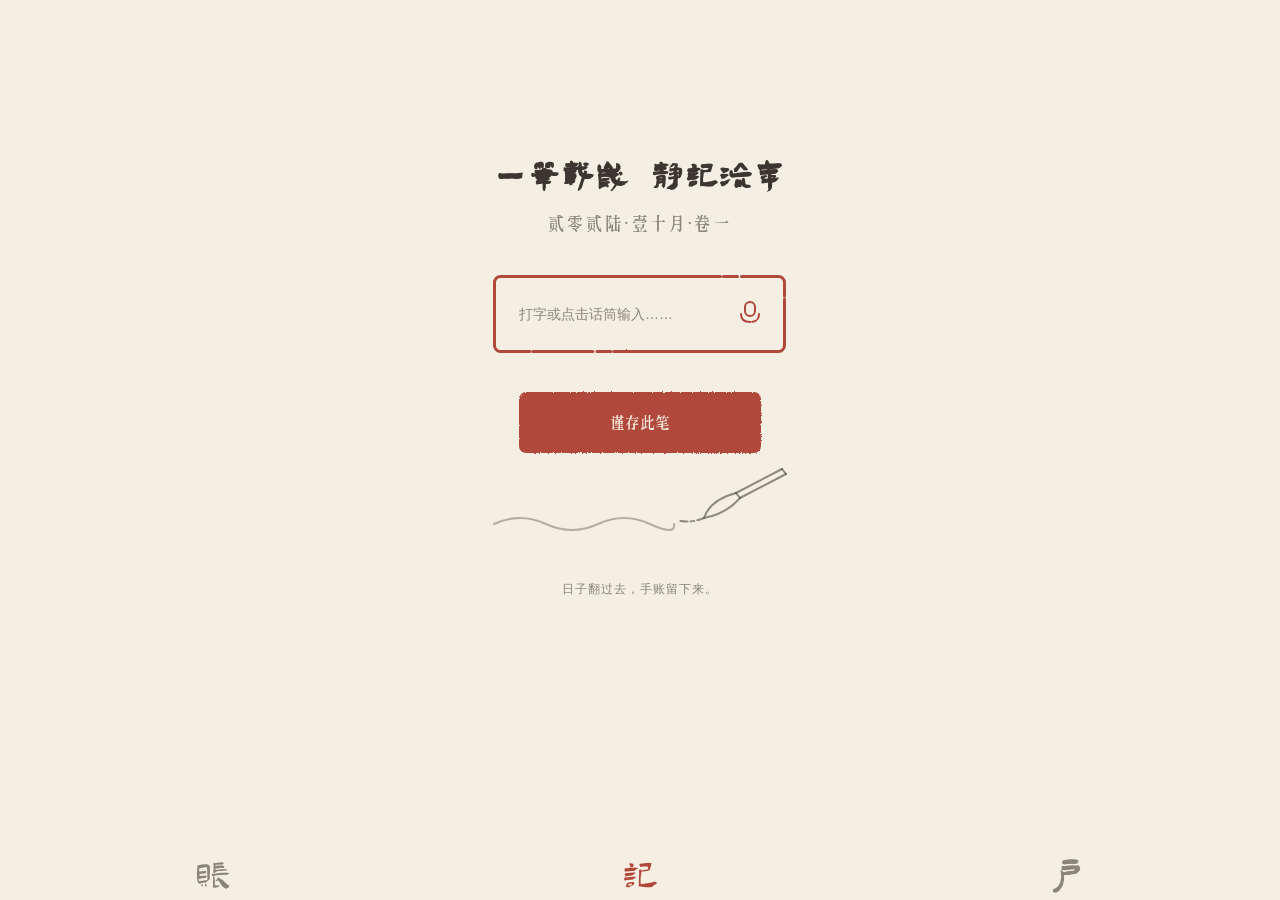
==== index.html @ aba7d9ec "Initial commit: AI collaboration experiment project" ====
<!DOCTYPE html>
<html lang="zh-CN">
<head>
  <meta charset="UTF-8">
  <meta name="viewport" content="width=device-width, initial-scale=1, viewport-fit=cover">
  <title>旅行记账</title>
  <link rel="stylesheet" href="css/styles.css">
  <!-- S3-04：token + 新视觉组件层（tab 栏/占位卡引用）。app-v2 的 box-sizing 已收窄到
       .v2-phone 子树，对 styles.css 旧布局零影响；置于其后加载，新类名与之无冲突 -->
  <link rel="stylesheet" href="css/tokens.css">
  <link rel="stylesheet" href="css/app-v2.css">
  <!-- S2-04 PWA：硬约束 5 + 5.2-F12 完全离线可用 -->
  <link rel="manifest" href="manifest.json">
  <!-- iOS 主屏图标：iOS 不读 manifest icons，必须单独声明 180×180 PNG -->
  <link rel="apple-touch-icon" href="icons/apple-touch-icon-180.png">
  <!-- iOS standalone 双保险：display: standalone 在 iOS 15 是否被识别未核实，
       加 legacy meta，无害（S2-04 交付报告不确定项已记） -->
  <meta name="apple-mobile-web-app-capable" content="yes">
  <meta name="apple-mobile-web-app-status-bar-style" content="default">
</head>
<body>
  <main class="app">

    <!-- S3-05：共享 SVG filter（与 mock 同源）；#handdrawn 弱抖 / #handdrawn-strong 强抖，
         载录/账簿等页迁移时直接引用，不再重复定义。
         S3-07 补 #handShake（参数同 mock/ledger-preview.html，清按钮虚线框用）；
         mock 的 #handShakeVert（竖虚线专用）不搬——S3-07 竖虚线改 CSS border 画（人拍板） -->
    <svg width="0" height="0" style="position:absolute" aria-hidden="true">
      <defs>
        <filter id="handdrawn" x="-20%" y="-20%" width="140%" height="140%">
          <feTurbulence type="fractalNoise" baseFrequency="0.9" numOctaves="1" seed="7" result="turb"/>
          <feDisplacementMap in="SourceGraphic" in2="turb" scale="1.5"/>
        </filter>
        <filter id="handdrawn-strong" x="-30%" y="-30%" width="160%" height="160%">
          <feTurbulence type="fractalNoise" baseFrequency="0.9" numOctaves="1" seed="7" result="turb2"/>
          <feDisplacementMap in="SourceGraphic" in2="turb2" scale="3"/>
        </filter>
        <filter id="handShake" x="-20%" y="-20%" width="140%" height="140%">
          <feTurbulence type="fractalNoise" baseFrequency="0.9" numOctaves="1" seed="7" result="turb3"/>
          <feDisplacementMap in="SourceGraphic" in2="turb3" scale="1.5"/>
        </filter>
      </defs>
    </svg>

    <!-- S3-05 首页：absolute 坐标模式（DESIGN_SPEC 3.2；坐标与 mock/home-preview.html 一致，
         .size-tag 诊断标注不搬）。旧首页六类内容已删：汇总卡/筛选卡/区间条/流水列表/
         数据管理卡/空态插画（S3-07 搬账簿页与查页，git 5b62ae2 可取） -->
    <section id="view-home" class="view" data-view="home" hidden>
      <div class="v2-page">

        <!-- 顶部标题区 -->
        <div class="v2-title-block">
          <h1 class="v2-title" style="top:156px; letter-spacing:2px;">一笔载岁&nbsp;静记流年</h1>
          <div class="v2-subtitle" style="top:213px; letter-spacing:2px;">贰零贰陆·壹十月·卷一</div>
        </div>

        <!-- 输入框：SVG 手绘框 + 话筒简笔（纯装饰，S1-03 语音未排期）+ 真实输入框
             （id 沿用 entry-input：S3-06 载录页读值；切视图是 display:none，DOM 不销毁，内容保留） -->
        <div class="v2-input-box" style="left:48px; top:275px; width:293px; height:78px;">
          <svg class="input-svg" viewBox="0 0 293 78">
            <rect x="1.5" y="1.5" width="290" height="75" rx="6" ry="6"
                  class="stroke-cinnabar" fill="none" stroke-width="3"
                  stroke-linecap="round" stroke-dasharray="220 3 14 4 60 3"
                  filter="url(#handdrawn)"/>
          </svg>
          <input id="entry-input" class="v2-input-real" type="text"
                 placeholder="打字或点击话筒输入……" autocomplete="off" enterkeyhint="done">
          <svg class="mic-icon" viewBox="0 0 32 32" aria-hidden="true">
            <rect x="11" y="4" width="10" height="14" rx="5" ry="5"
                  class="stroke-cinnabar" fill="none" stroke-width="2"
                  stroke-linecap="round"
                  filter="url(#handdrawn)"/>
            <path d="M 7 16 Q 7 24 16 24 Q 25 24 25 16"
                  class="stroke-cinnabar" fill="none" stroke-width="2"
                  stroke-linecap="round" stroke-dasharray="14 2 4 2"
                  filter="url(#handdrawn)"/>
            <path d="M 16 24 L 16 28"
                  class="stroke-cinnabar" fill="none" stroke-width="2"
                  stroke-linecap="round"
                  filter="url(#handdrawn)"/>
            <path d="M 11 28 L 21 28"
                  class="stroke-cinnabar" fill="none" stroke-width="2"
                  stroke-linecap="round" stroke-dasharray="4 2 2 2"
                  filter="url(#handdrawn)"/>
          </svg>
        </div>

        <!-- 提交按钮（SVG 手绘底）：S3-05 接线 = 进载录占位页（S3-06 迁移表单） -->
        <div class="v2-btn-primary" style="left:72px; top:390px; width:246px; height:65px;">
          <svg class="btn-bg" viewBox="0 0 246 65" preserveAspectRatio="none">
            <rect x="3" y="3" width="240" height="59" rx="6"
                  class="fill-cinnabar stroke-cinnabar" stroke-width="2"
                  filter="url(#handdrawn-strong)"/>
          </svg>
          <button id="btn-record" type="button" class="v2-btn-text">谨存此笔</button>
        </div>

        <!-- 底部灰字 -->
        <div class="v2-footer-note" style="top:580px; letter-spacing:1px;">日子翻过去，手账留下来。</div>

        <!-- 底部装饰：毛笔带尾线 + 波浪线（墨色，#handdrawn） -->
        <div class="v2-deco-wrap" style="left:45px; top:472px; width:300px; height:64px;" aria-hidden="true">
          <svg class="deco-svg" viewBox="0 0 300 64">
            <path d="M4 52 Q 30 40 56 52 T 108 52 T 160 52 T 184 52"
                  class="stroke-ink" fill="none" stroke-width="2"
                  stroke-linecap="round" stroke-opacity="0.35"
                  filter="url(#handdrawn)"/>
            <path d="M 214 46 Q 202 51 190 49"
                  class="stroke-ink" fill="none" stroke-width="2"
                  stroke-linecap="round" stroke-opacity="0.55"
                  stroke-dasharray="7 3 4 3"
                  filter="url(#handdrawn)"/>
            <g fill="none" class="stroke-ink" stroke-width="2"
               stroke-opacity="0.55" stroke-linecap="round"
               stroke-linejoin="round" filter="url(#handdrawn)">
              <path d="M 214 46 Q 220 28 246 21 L 250 26 Q 236 42 214 46 Z"/>
              <path d="M 246 21 L 292 -3"/>
              <path d="M 250 26 L 296 2"/>
              <path d="M 292 -3 L 296 2"/>
            </g>
          </svg>
        </div>

      </div>
    </section>

    <!-- S3-07 账簿页（DESIGN_SPEC 3.4；absolute 坐标模式，坐标同 mock/ledger-preview.html，
         size-tag 诊断标注不搬）。一行 = 一天（日聚合，Ledger.groupByDate 喂数据）；⋯/≡ 本轮不渲染
         （≡ 随 S3-08 明细页、⋯ 随 S3-09 编辑删除加回）。空态初始 hidden，清空/无数据时由 JS 切换
         （原地切换不跳页，人拍板）；空态查/清按钮置灰 = 决策 3：纯视觉变灰、仍可点（Q3 toast 拦截） -->
    <section id="view-ledger" class="view" data-view="ledger" hidden>
      <div class="v2-page">

        <!-- 顶部：印章 + 页题 + 对仗 + 卷号（坐标同列表态 mock，与载录页同制式） -->
        <img class="v2-record-seal" src="assets/seals/seal-zhang.png" alt="账" style="left:31px; top:33px;">
        <h1 class="v2-record-title" style="left:88px; top:40px; letter-spacing:2px;">账簿</h1>
        <p class="v2-record-couplet" style="right:39px; top:39px;"><span style="font-size:17px;">往</span><span style="font-size:21px;">事</span><span style="font-size:16px;">可</span><span style="font-size:19px;">稽</span>&nbsp;<span style="font-size:21px;">来</span><span style="font-size:17px;">路</span><span style="font-size:16px;">有</span><span style="font-size:19px;">迹</span></p>
        <p class="v2-juan" style="right:38px; top:65px;">贰零贰陆·壹十月·卷一</p>

        <!-- 查 / 清 按钮（114×47，top:127；列表态 = 查实清虚。查本轮无行为，S3-08 接线） -->
        <div class="v2-ledger-btn v2-ledger-btn--cha" id="ledger-btn-cha" style="left:47px;">
          <svg class="btn-bg" viewBox="0 0 114 47" preserveAspectRatio="none">
            <rect x="3" y="3" width="108" height="41" rx="6"
                  class="fill-cinnabar stroke-cinnabar" stroke-width="2"
                  filter="url(#handdrawn-strong)"/>
          </svg>
          <button id="btn-ledger-search" type="button" class="v2-btn-text">查</button>
        </div>
        <div class="v2-ledger-btn v2-ledger-btn--qing" id="ledger-btn-qing" style="left:220px;">
          <svg class="btn-bg" viewBox="0 0 114 47" preserveAspectRatio="none">
            <rect x="2" y="2" width="110" height="43" rx="6"
                  class="stroke-cinnabar" fill="none" stroke-width="3"
                  stroke-linecap="round" stroke-dasharray="90 4 26 3 58 4 42 3"
                  filter="url(#handShake)"/>
          </svg>
          <button id="btn-ledger-clear" type="button" class="v2-btn-text">清</button>
        </div>

        <!-- 列表滚动区：按钮区下(174) → 合计条上(693-151=542 同 mock)；数据行由 JS 注入
             #ledger-list，竖虚线画在 .v2-ledger-timeline::before（CSS border，高度随行数） -->
        <div class="v2-ledger-list" id="ledger-list-area">
          <div class="v2-ledger-timeline" id="ledger-list"></div>
        </div>

        <!-- 空态（初始 hidden；大字/灰字/重启坐标同 mock/ledger-empty-preview.html；
             空态下查/清按钮仍显示在原位——置灰由 JS 加 is-muted 类，见 app.js renderLedgerList） -->
        <div id="ledger-empty" class="v2-ledger-empty" hidden>
          <p class="v2-ledger-empty-line">辞却前尘&nbsp;重启征程</p>
          <div class="v2-ledger-empty-sub">账户为空&nbsp;快来记一笔吧</div>
          <div class="v2-ledger-restart">
            <svg class="btn-bg" viewBox="0 0 319 46" preserveAspectRatio="none">
              <rect x="3" y="3" width="313" height="40" rx="6"
                    class="fill-cinnabar stroke-cinnabar" stroke-width="2"
                    filter="url(#handdrawn-strong)"/>
            </svg>
            <button id="btn-ledger-restart" type="button" class="v2-btn-text">重启</button>
          </div>
        </div>

        <!-- 合计条（left:23 right:23 bottom:108 = mock top:542 的底锚定写法，参考高 693 下视觉相同） -->
        <div class="v2-ledger-total" id="ledger-total">
          <div class="v2-ledger-total-label">合计</div>
          <div class="v2-ledger-total-num" id="ledger-total-num">¥ 0</div>
        </div>

      </div>
    </section>

    <section id="view-youjian" class="view" data-view="youjian" hidden>
      <div class="card placeholder-card">
        <p class="placeholder-card__title">游笺</p>
        <p class="placeholder-card__note">占位空壳 · 内容留后续 Sprint</p>
      </div>
    </section>

    <!-- S3-06 载录页（DESIGN_SPEC 3.3 模态页，无 tab）：absolute 坐标模式，坐标同
         mock/record-preview.html（size-tag 诊断标注不搬，PENDING #2）。金额/分类为静态展示
         （128.00 / 预选餐饮），解析预填随保存逻辑接线（PENDING #16）；缮录归帙本轮无保存行为，
         点击暂回首页，去向 S3-07 后改账簿（PENDING #15）。← 带内容弹确认框留弹窗系统（B-60） -->
    <section id="view-record" class="view" data-view="record" hidden>
      <div class="v2-page v2-page--full">

        <!-- 顶部：印章 + 页题 + 对仗 + 卷号 -->
        <img class="v2-record-seal" src="assets/seals/seal-ji.png" alt="记" style="left:31px; top:33px;">
        <h1 class="v2-record-title" style="left:88px; top:40px; letter-spacing:2px;">载录</h1>
        <p class="v2-record-couplet" style="right:39px; top:39px;"><span style="font-size:17px;">初</span><span style="font-size:21px;">启</span><span style="font-size:16px;">其</span><span style="font-size:19px;">端</span>&nbsp;<span style="font-size:21px;">落</span><span style="font-size:17px;">笔</span><span style="font-size:16px;">由</span><span style="font-size:19px;">你</span></p>
        <p class="v2-juan" style="right:38px; top:65px;">贰零贰陆·壹十月·卷一</p>

        <!-- ← 返回入口：手绘朱砂箭头（容器 44×32 热区，视觉右缘 35px 与卷号右缘对齐） -->
        <button id="btn-record-back" type="button" class="v2-record-back" style="right:31px; top:116px;" aria-label="返回首页">
          <svg viewBox="0 0 44 32" aria-hidden="true">
            <path d="M 40 17 Q 22 15 7 17" class="stroke-cinnabar" fill="none" stroke-width="2" stroke-linecap="round" filter="url(#handdrawn)"/>
            <path d="M 14 10 Q 9 14 6 17 Q 9 20 14 23" class="stroke-cinnabar" fill="none" stroke-width="2" stroke-linecap="round" stroke-linejoin="round" filter="url(#handdrawn)"/>
            <path d="M 40 17 Q 41 12 38 8" class="stroke-cinnabar" fill="none" stroke-width="2" stroke-linecap="round" filter="url(#handdrawn)"/>
          </svg>
        </button>

        <!-- 金额：label 13px + 36px 静态值 + 手绘下划线 -->
        <div class="v2-field-label" style="left:36px; top:126px;">金额</div>
        <div class="v2-amount-row" style="left:35px; top:158px;"><span>¥</span><span class="v2-amount-num">128.00</span></div>
        <svg class="line-svg" style="left:32px; top:199px; width:326px; height:8px;" viewBox="0 0 326 8" aria-hidden="true">
          <path d="M1 5 Q 82 4 163 5 T 325 5" class="stroke-muted" fill="none" stroke-width="2" stroke-linecap="round" stroke-dasharray="200 4 12 3 60 4 40 3" filter="url(#handdrawn)"/>
        </svg>

        <!-- 分类：6 项两行三列（静态预选餐饮）。图标 img 与圆框 svg 平级——mock 把 img 写进
             <svg> 会被 HTML 解析器挪成兄弟节点，实装显式平级、行为确定 -->
        <div class="v2-field-label" style="left:38px; top:229px;">分类</div>
        <div class="v2-cat-item is-sel" style="left:73px; top:267px;">
          <svg viewBox="0 0 52 52" aria-hidden="true">
            <circle cx="26" cy="26" r="27" class="fill-sel-bg stroke-cinnabar" stroke-width="2" stroke-linecap="round" stroke-linejoin="round" filter="url(#handdrawn)"/>
          </svg>
          <img class="v2-cat-icon" src="assets/icons/category/category-food.png" alt="餐饮">
          <div class="v2-cat-name">餐饮</div>
        </div>
        <div class="v2-cat-item" style="left:168px; top:267px;">
          <svg viewBox="0 0 52 52" aria-hidden="true">
            <circle cx="26" cy="26" r="27" class="stroke-ink" fill="none" stroke-width="2" stroke-linecap="round" stroke-linejoin="round" filter="url(#handdrawn)"/>
          </svg>
          <img class="v2-cat-icon" src="assets/icons/category/category-transport.png" alt="交通">
          <div class="v2-cat-name">交通</div>
        </div>
        <div class="v2-cat-item" style="left:263px; top:267px;">
          <svg viewBox="0 0 52 52" aria-hidden="true">
            <circle cx="26" cy="26" r="27" class="stroke-ink" fill="none" stroke-width="2" stroke-linecap="round" stroke-linejoin="round" filter="url(#handdrawn)"/>
          </svg>
          <img class="v2-cat-icon" src="assets/icons/category/category-driving.png" alt="自驾">
          <div class="v2-cat-name">自驾</div>
        </div>
        <div class="v2-cat-item" style="left:73px; top:357px;">
          <svg viewBox="0 0 52 52" aria-hidden="true">
            <circle cx="26" cy="26" r="27" class="stroke-ink" fill="none" stroke-width="2" stroke-linecap="round" stroke-linejoin="round" filter="url(#handdrawn)"/>
          </svg>
          <img class="v2-cat-icon" src="assets/icons/category/category-hotel.png" alt="住宿">
          <div class="v2-cat-name">住宿</div>
        </div>
        <div class="v2-cat-item" style="left:168px; top:357px;">
          <svg viewBox="0 0 52 52" aria-hidden="true">
            <circle cx="26" cy="26" r="27" class="stroke-ink" fill="none" stroke-width="2" stroke-linecap="round" stroke-linejoin="round" filter="url(#handdrawn)"/>
          </svg>
          <img class="v2-cat-icon" src="assets/icons/category/category-ticket.png" alt="门票">
          <div class="v2-cat-name">门票</div>
        </div>
        <div class="v2-cat-item" style="left:263px; top:357px;">
          <svg viewBox="0 0 52 52" aria-hidden="true">
            <circle cx="26" cy="26" r="27" class="stroke-ink" fill="none" stroke-width="2" stroke-linecap="round" stroke-linejoin="round" filter="url(#handdrawn)"/>
          </svg>
          <img class="v2-cat-icon" src="assets/icons/category/category-other.png" alt="其他">
          <div class="v2-cat-name">其他</div>
        </div>

        <!-- 时间 / 地点 -->
        <div class="v2-field-label" style="left:35px; top:469px;">时间</div>
        <div class="v2-field-label" style="left:206px; top:469px;">地点</div>
        <svg class="line-svg" style="left:87px; top:476px; width:100px; height:8px;" viewBox="0 0 100 8" aria-hidden="true">
          <path d="M1 5 Q 26 4 50 5 T 99 5" class="stroke-muted" fill="none" stroke-width="2" stroke-linecap="round" stroke-dasharray="70 3 20 3" filter="url(#handdrawn)"/>
        </svg>
        <svg class="line-svg" style="left:248px; top:476px; width:100px; height:8px;" viewBox="0 0 100 8" aria-hidden="true">
          <path d="M1 5 Q 26 4 50 5 T 99 5" class="stroke-muted" fill="none" stroke-width="2" stroke-linecap="round" stroke-dasharray="70 3 20 3" filter="url(#handdrawn)"/>
        </svg>

        <!-- 备注 -->
        <div class="v2-field-label" style="left:35px; top:533px;">备注</div>
        <svg class="line-svg" style="left:85px; top:544px; width:267px; height:8px;" viewBox="0 0 267 8" aria-hidden="true">
          <path d="M1 5 Q 67 4 134 5 T 266 5" class="stroke-muted" fill="none" stroke-width="2" stroke-linecap="round" stroke-dasharray="160 4 10 3 80" filter="url(#handdrawn)"/>
        </svg>

        <!-- 缮录归帙：46→64px（主按钮拍板档，同首页），top 586→568 保底缘 632 不变；
             文字 18px（9.1 按钮文案档）+ 字距 4px -->
        <div class="v2-btn-primary" style="left:35px; top:568px; width:319px; height:64px;">
          <svg class="btn-bg" viewBox="0 0 319 64" preserveAspectRatio="none">
            <rect x="3" y="3" width="313" height="58" rx="6"
                  class="fill-cinnabar stroke-cinnabar" stroke-width="2"
                  filter="url(#handdrawn-strong)"/>
          </svg>
          <button id="btn-record-save" type="button" class="v2-btn-text" style="font-size:var(--fs-body); letter-spacing:4px;">缮录归帙</button>
        </div>

      </div>
    </section>

    <!-- S3-08 阅踪页（统一明细页，DESIGN_SPEC 3.5/3.9；模态页无 tab，.v2-page--full 同载录）。
         无 mock（Sprint 3「查页（无 mock）」），坐标按载录/账簿页制式推定（2026-09-20 人拍板）。
         筛选：原生 date 不加 max（未来日=查空无害；B-23 Safari 怪癖已知，真机验收盯）+
         text/datalist 精确匹配；[寻踪] 显式触发，进页不自动查询；引导空态与查询无结果共用一处。
         [存卷] 留批 2（db v5 + 命名 sheet）、[归档] 留批 3（导出链），本轮渲染不接线 -->
    <section id="view-trace" class="view" data-view="trace" hidden>
      <div class="v2-page v2-page--full">

        <!-- 顶部：印章 + 页题 + 对仗 + 卷号（制式同账簿/载录页；对仗字号照 5.1 错落序列） -->
        <img class="v2-record-seal" src="assets/seals/seal-zong.png" alt="踪" style="left:31px; top:33px;">
        <h1 class="v2-record-title" style="left:88px; top:40px; letter-spacing:2px;">阅踪</h1>
        <p class="v2-record-couplet" style="right:39px; top:39px;"><span style="font-size:17px;">罗</span><span style="font-size:21px;">陈</span><span style="font-size:16px;">途</span><span style="font-size:19px;">记</span>&nbsp;<span style="font-size:21px;">遍</span><span style="font-size:17px;">览</span><span style="font-size:16px;">游</span><span style="font-size:19px;">踪</span></p>
        <p class="v2-juan" style="right:38px; top:65px;">贰零贰陆·壹十月·卷一</p>

        <!-- ← 返回入口：热区与箭头 SVG 同载录页（right:31 top:116），去向由 openTrace 记录 -->
        <button id="btn-trace-back" type="button" class="v2-record-back" style="right:31px; top:116px;" aria-label="返回">
          <svg viewBox="0 0 44 32" aria-hidden="true">
            <path d="M 40 17 Q 22 15 7 17" class="stroke-cinnabar" fill="none" stroke-width="2" stroke-linecap="round" filter="url(#handdrawn)"/>
            <path d="M 14 10 Q 9 14 6 17 Q 9 20 14 23" class="stroke-cinnabar" fill="none" stroke-width="2" stroke-linecap="round" stroke-linejoin="round" filter="url(#handdrawn)"/>
            <path d="M 40 17 Q 41 12 38 8" class="stroke-cinnabar" fill="none" stroke-width="2" stroke-linecap="round" filter="url(#handdrawn)"/>
          </svg>
        </button>

        <!-- 筛选条（2026-09-20 上移压缩：label 120 / input 142 / 线 166，地点行 190/212/236；
             线距 input 字形底 ≈2.5px，见 css .v2-trace-input 注释；datalist 建议由 JS 填） -->
        <div class="v2-field-label" style="left:35px; top:120px;">起始日期</div>
        <input id="trace-from" class="v2-trace-input" type="date" style="left:35px; top:142px; width:140px;" aria-label="起始日期">
        <svg class="line-svg" style="left:35px; top:166px; width:140px; height:8px;" viewBox="0 0 140 8" aria-hidden="true">
          <path d="M1 5 Q 36 4 70 5 T 139 5" class="stroke-muted" fill="none" stroke-width="2" stroke-linecap="round" stroke-dasharray="100 3 14 3" filter="url(#handdrawn)"/>
        </svg>
        <div class="v2-field-label" style="left:215px; top:120px;">结束日期</div>
        <input id="trace-to" class="v2-trace-input" type="date" style="left:215px; top:142px; width:140px;" aria-label="结束日期">
        <svg class="line-svg" style="left:215px; top:166px; width:140px; height:8px;" viewBox="0 0 140 8" aria-hidden="true">
          <path d="M1 5 Q 36 4 70 5 T 139 5" class="stroke-muted" fill="none" stroke-width="2" stroke-linecap="round" stroke-dasharray="100 3 14 3" filter="url(#handdrawn)"/>
        </svg>
        <div class="v2-field-label" style="left:35px; top:190px;">地点</div>
        <input id="trace-location" class="v2-trace-input" type="text" list="trace-loc-list" style="left:35px; top:212px; width:225px;" autocomplete="off" aria-label="地点">
        <svg class="line-svg" style="left:35px; top:236px; width:225px; height:8px;" viewBox="0 0 225 8" aria-hidden="true">
          <path d="M1 5 Q 58 4 112 5 T 224 5" class="stroke-muted" fill="none" stroke-width="2" stroke-linecap="round" stroke-dasharray="160 4 10 3" filter="url(#handdrawn)"/>
        </svg>
        <datalist id="trace-loc-list"></datalist>

        <!-- [寻踪]：显式触发（实底朱砂，同账簿[查]族；80×40 缩档，尺寸内联） -->
        <div class="v2-trace-btn v2-trace-btn--shi" style="left:275px; top:205px; width:80px; height:40px;">
          <svg class="btn-bg" viewBox="0 0 80 40" preserveAspectRatio="none">
            <rect x="3" y="3" width="74" height="34" rx="6"
                  class="fill-cinnabar stroke-cinnabar" stroke-width="2"
                  filter="url(#handdrawn-strong)"/>
          </svg>
          <button id="btn-trace-search" type="button" class="v2-btn-text">寻踪</button>
        </div>

        <!-- 操作行：归档（实）/ 存卷（虚，置灰 is-muted 批 2 接）。两端与日期行输入框对齐
             （左 35 ~ 右 355），各宽 149、间距 22；viewBox 同步 149 防手绘线拉伸变形 -->
        <div class="v2-trace-btn v2-trace-btn--shi" style="left:35px; top:258px; width:149px; height:47px;">
          <svg class="btn-bg" viewBox="0 0 149 47" preserveAspectRatio="none">
            <rect x="3" y="3" width="143" height="41" rx="6"
                  class="fill-cinnabar stroke-cinnabar" stroke-width="2"
                  filter="url(#handdrawn-strong)"/>
          </svg>
          <button id="btn-trace-export" type="button" class="v2-btn-text">归档</button>
        </div>
        <div class="v2-trace-btn v2-trace-btn--xu" id="trace-btn-cunjuan" style="left:206px; top:258px; width:149px; height:47px;">
          <svg class="btn-bg" viewBox="0 0 149 47" preserveAspectRatio="none">
            <rect x="2" y="2" width="145" height="43" rx="6"
                  class="stroke-cinnabar" fill="none" stroke-width="3"
                  stroke-linecap="round" stroke-dasharray="110 4 36 3 68 4 42 3"
                  filter="url(#handShake)"/>
          </svg>
          <button id="btn-trace-save" type="button" class="v2-btn-text">存卷</button>
        </div>

        <!-- 列表滚动区：操作行下(310) → 合计条顶缘(bottom:43)；数据行由 JS 注入 #trace-list，
             竖虚线画在 .v2-trace-timeline::before（同账簿 CSS border 配方，高度随行数） -->
        <div class="v2-trace-list" id="trace-list-area">
          <div class="v2-trace-timeline" id="trace-list"></div>
        </div>

        <!-- 空态（引导空态与查询无结果共用一处，人拍板；初始 hidden，openTrace/空结果时由 JS 显） -->
        <div id="trace-empty" hidden>
          <p class="v2-trace-empty-line">此间无踪</p>
          <div class="v2-trace-empty-sub">择定时日，再寻踪迹</div>
        </div>

        <!-- 合计条：复用账簿合计条配方（.v2-ledger-total，仅换 id），合计 = 当前筛选结果 -->
        <div class="v2-ledger-total" id="trace-total" hidden>
          <div class="v2-ledger-total-label">合计</div>
          <div class="v2-ledger-total-num" id="trace-total-num">¥ 0</div>
        </div>

      </div>
    </section>

    <!-- S1-02 写入前确认弹窗（.sheet，文本/语音共用组件，接收 rawText/amount/category/happenedAt） -->
    <div id="sheet-mask" class="sheet-mask" hidden>
      <div class="sheet" role="dialog" aria-modal="true" aria-labelledby="sheet-title">
        <h2 id="sheet-title" class="sheet__title">确认这笔账</h2>

        <label class="sheet__label" for="sheet-rawtext">📝 原文</label>
        <input id="sheet-rawtext" class="input sheet__field" type="text">

        <label class="sheet__label" for="sheet-amount">💰 金额（元）</label>
        <input id="sheet-amount" class="input sheet__field" type="number" step="0.01" min="0" inputmode="decimal">

        <span class="sheet__label">🏷️ 类别</span>
        <div id="sheet-categories" class="sheet__chips"></div>

        <span class="sheet__label">📅 日期</span>
        <div class="sheet__date-row">
          <button type="button" class="date-shortcut" data-offset="0">今天</button>
          <button type="button" class="date-shortcut" data-offset="-1">昨天</button>
          <button type="button" class="date-shortcut" data-offset="-2">前天</button>
          <input id="sheet-date" class="input sheet__date-input" type="date">
        </div>
        <p class="sheet__hint">只能选今天及之前</p>

        <p id="sheet-error" class="sheet__error"></p>

        <div class="btn-row">
          <button id="sheet-cancel" type="button" class="btn btn--danger">取消</button>
          <button id="sheet-confirm" type="button" class="btn btn--primary">确认保存</button>
        </div>
      </div>
    </div>

    <!-- S3-07 清空两步确认（结构复活自 git 5b62ae2，DOM/文案/样式照旧——决策 5：沿用旧 .sheet
         结构与 styles.css 现有配方，视觉暂不动，B-60 弹窗系统统一时一起换皮；
         .clear-mask/.confirm-sheet__*/.action-btn 均为 styles.css 健在类）。
         第一步警告 → 第二步最终确认；任一步取消 / 点遮罩 = 全关（无状态栈） -->
    <div id="clear-warn-mask" class="sheet-mask clear-mask" hidden>
      <div class="sheet" role="alertdialog" aria-label="清空警告">
        <p class="confirm-sheet__text">清空这个账户的全部账单？</p>
        <p id="clear-warn-text" class="confirm-sheet__warn"></p>
        <button id="btn-clear-warn-cancel" type="button" class="action-btn action-btn--muted">取消</button>
        <button id="btn-clear-next" type="button" class="action-btn action-btn--danger">下一步</button>
      </div>
    </div>
    <div id="clear-confirm-mask" class="sheet-mask clear-mask" hidden>
      <div class="sheet" role="alertdialog" aria-label="最终确认清空">
        <p class="confirm-sheet__text">最后确认：清空后无法恢复！</p>
        <p id="clear-confirm-text" class="confirm-sheet__warn"></p>
        <button id="btn-clear-cancel" type="button" class="action-btn action-btn--muted">取消</button>
        <button id="btn-clear-confirm" type="button" class="action-btn action-btn--danger">🗑️ 确认清空</button>
      </div>
    </div>

    <!-- 保存成功提示 toast -->
    <div id="toast" class="toast" hidden>✅ 保存成功</div>

    <!-- 启动失败（如数据库被占用/版本异常）：最小错误视图，复用 .card 与 .btn -->
    <section id="view-error" class="view" data-view="error" hidden>
      <div class="card error-card">
        <h1 class="onboard-title">账本打不开了</h1>
        <p id="error-message" class="error-message"></p>
        <button id="btn-reload" type="button" class="btn btn--primary">刷新</button>
      </div>
    </section>

    <!-- S3-04 底部 tab 栏（AC3/AC4/AC5）：账=账簿 / 记=首页 / 户=游笺，记默认高亮。
         载录是模态页无 tab（DESIGN_SPEC 3.3）；error 态由 showView 隐藏本栏 -->
    <nav id="tabbar" class="tabbar" aria-label="主导航">
      <button id="tab-ledger" type="button" class="tabbar__btn" data-tab="ledger">账</button>
      <button id="tab-home" type="button" class="tabbar__btn is-active" data-tab="home" aria-current="page">记</button>
      <button id="tab-youjian" type="button" class="tabbar__btn" data-tab="youjian">户</button>
    </nav>

  </main>

  <!-- 与 sw.js APP_SHELL_URLS 列表保持同步（sw.js 顶部注释已写明） -->
  <script src="js/db.js"></script>
  <script src="js/profiles.js"></script>
  <script src="js/session.js"></script>
  <script src="js/parser.js"></script>
  <script src="js/entry-utils.js"></script>
  <script src="js/ledger.js"></script>
  <script src="js/export.js"></script>
  <script src="js/app.js"></script>
  <!-- S2-04 SW 注册：file:// 下抛 SecurityError 被 catch 吞掉，不阻塞应用启动 -->
  <script>
    if ('serviceWorker' in navigator) {
      window.addEventListener('load', function () {
        navigator.serviceWorker.register('./sw.js').catch(function (err) {
          console.warn('SW 注册失败（file:// 下属正常）', err);
        });
      });
    } else {
      // 非安全上下文（file:// 或局域网 HTTP，如 iPhone 访问 http://192.168.x.x:8000）
      console.info('SW 不可用：非安全上下文（需 https 或 localhost）');
    }
  </script>
</body>
</html>
---- css/styles.css ----
/* styles.css — 干净手绘风（PROJECT_BRIEF 第 13 节，2026-09-11 确认版） */

:root {
  /* 配色 */
  --c-primary: #4CAF50;
  --c-primary-press: #3D8B40;
  --c-primary-tint: #E8F5E9;
  --c-expense: #E0493C;
  --c-expense-press: #C23B30;
  --c-expense-tint: #FDECEA; /* 支出红的浅底（与 --c-primary-tint 对称取法），danger 按钮按压态 */
  --c-ink: #2F2B26;
  --c-text-muted: #8B857A;
  --c-paper: #FAF6EC;
  --c-card: #FFFDF8;
  --c-highlight: #FFE082;
  --c-divider: #DCD4C2;
  --c-scrim: rgba(47, 43, 38, .38);

  /* 描边 / 圆角 / 阴影 */
  --bw: 2px;
  --radius-card: 14px 20px 16px 22px;
  --radius-btn: 10px 16px 12px 18px;
  --radius-input: 12px 10px 14px 10px;
  --radius-sheet: 20px 24px 0 0;
  --radius-chip: 999px;
  --shadow-card: 3px 3px 0 0 var(--c-ink);
  --shadow-btn: 4px 4px 0 0 var(--c-ink);

  /* 间距 */
  --sp-1: 4px;
  --sp-2: 8px;
  --sp-3: 12px;
  --sp-4: 16px;
  --sp-5: 20px;
  --sp-6: 24px;
  --sp-8: 32px;

  /* 字体 */
  --font-sans: -apple-system, BlinkMacSystemFont, "PingFang SC",
    "Hiragino Sans GB", "Microsoft YaHei", "Segoe UI", Roboto,
    "Helvetica Neue", Arial, sans-serif;
  --fs-caption: 20px;
  --fs-body: 20px;
  --fs-btn: 22px;
  --fs-title: 24px;
  --fs-amount-row: 28px; /* 13.2：流水金额行字号 */
  --fs-amount-card: 34px; /* 13.2/S1-05：汇总卡金额字号 */
}

* {
  box-sizing: border-box;
}

html,
body {
  margin: 0;
  padding: 0;
}

/* S2-02：任一 sheet 打开期间锁定背景滚动。
   position:fixed + JS 写入的 top:-scrollY 是 iOS Safari 下唯一能挡住手势回弹的锁法
   （仅 overflow:hidden 挡不住 body 的橡皮筋滚动）；width:100% 防 fixed 后宽度塌缩。 */
body.sheet-open {
  position: fixed;
  left: 0;
  right: 0;
  width: 100%;
  overflow: hidden;
}

body {
  font-family: var(--font-sans);
  font-size: var(--fs-body);
  font-weight: 400;
  line-height: 1.5;
  color: var(--c-ink);
  background-color: var(--c-paper);
  background-image: radial-gradient(var(--c-divider) 1.2px, transparent 1.3px);
  background-size: 22px 22px;
  -webkit-text-size-adjust: 100%;
}

.app {
  max-width: 480px;
  margin: 0 auto;
  padding: var(--sp-6) var(--sp-4);
}

.view[hidden] {
  display: none;
}

/* ---------- 通用组件配方（BRIEF 13.6） ---------- */

.card {
  background: var(--c-card);
  border: var(--bw) solid var(--c-ink);
  border-radius: var(--radius-card);
  box-shadow: var(--shadow-card);
  padding: var(--sp-4);
}

.input {
  width: 100%;
  min-height: 48px;
  background: var(--c-card);
  border: var(--bw) solid var(--c-ink);
  border-radius: var(--radius-input);
  font-family: var(--font-sans);
  font-size: var(--fs-body);
  color: var(--c-ink);
  padding: var(--sp-3);
  outline: none;
}

.input:focus {
  border-color: var(--c-primary);
  box-shadow: 3px 3px 0 0 var(--c-primary);
}

.btn {
  width: 100%;
  min-height: 64px;
  border: var(--bw) solid var(--c-ink);
  border-radius: var(--radius-btn);
  box-shadow: var(--shadow-btn);
  font-family: var(--font-sans);
  font-size: var(--fs-btn);
  font-weight: 600;
  color: #fff;
  cursor: pointer;
  transition: transform .12s ease-out, box-shadow .12s ease-out, background-color .12s ease-out;
}

.btn:active {
  transform: translate(3px, 3px);
  box-shadow: 1px 1px 0 0 var(--c-ink);
}

.btn:disabled {
  opacity: .6;
  cursor: not-allowed;
  transform: none;
}

.btn--primary {
  background: var(--c-primary);
}

.btn--primary:active {
  background: var(--c-primary-press);
}

.btn--danger {
  background: var(--c-expense);
}

.btn--danger:active {
  background: var(--c-expense-press);
}

/* ---------- S0-02 顶栏与账户下拉 ---------- */

.topbar {
  position: relative;
  display: flex;
  align-items: center;
  justify-content: space-between;
  gap: var(--sp-3);
}

.topbar__app {
  font-size: var(--fs-title);
  font-weight: 600;
}

/* ---------- 启动失败错误视图（复用 .card / .btn--primary / .onboard-title，S0 审查修复） ---------- */

.error-card {
  margin-top: var(--sp-8);
}

.onboard-title {
  margin: 0;
  font-size: var(--fs-title);
  font-weight: 600;
}

.error-message {
  margin: var(--sp-2) 0 var(--sp-4);
  font-size: var(--fs-caption);
  color: var(--c-expense);
  word-break: break-all;
}

@media (prefers-reduced-motion: reduce) {
  .btn {
    transition: none;
  }
}

/* ---------- S1-01 文本录入 + 临时识别预览 ---------- */

.entry-card {
  margin-top: var(--sp-4);
}

.entry-preview {
  margin-top: var(--sp-4);
  padding: var(--sp-3) var(--sp-4);
  background: var(--c-paper);
  border: var(--bw) dashed var(--c-ink);
  border-radius: var(--radius-input);
}

.entry-preview[hidden] {
  display: none;
}

.entry-preview__row {
  display: flex;
  align-items: baseline;
  gap: var(--sp-3);
  margin: var(--sp-2) 0;
}

.entry-preview__tag {
  flex: none;
  font-weight: 600;
}

.entry-preview__text {
  word-break: break-all;
}

.entry-preview__amount {
  color: var(--c-expense);
  font-weight: 600;
  font-variant-numeric: tabular-nums;
}

.entry-preview__amount.is-empty {
  color: var(--c-text-muted);
  font-weight: 400;
}

.entry-preview__note {
  margin: var(--sp-2) 0 0;
  font-size: var(--fs-caption);
  color: var(--c-text-muted);
}

/* ---------- S1-02 写入前确认弹窗（.sheet 配方，BRIEF 13.6） ---------- */

.sheet-mask {
  position: fixed;
  inset: 0;
  z-index: 50;
  background: var(--c-scrim);
  display: flex;
  align-items: flex-end;
  justify-content: center;
}

.sheet-mask[hidden] {
  display: none; /* 显隐只用 display 切换（硬约束 6），不用 alert/confirm */
}

.sheet {
  width: 100%;
  max-width: 480px;
  background: var(--c-card);
  border-top: var(--bw) solid var(--c-ink);
  border-radius: var(--radius-sheet);
  box-shadow: 0 -4px 0 0 var(--c-ink);
  padding: var(--sp-6) var(--sp-4) var(--sp-4);
  display: flex;
  flex-direction: column;
  gap: var(--sp-3);
  max-height: 90vh;
  overflow-y: auto;
}

.sheet__title {
  margin: 0 0 var(--sp-1);
  font-size: var(--fs-title);
  font-weight: 600;
  text-align: center;
}

.sheet__label {
  margin: var(--sp-1) 0 var(--sp-1);
  font-size: var(--fs-caption);
  font-weight: 600;
  color: var(--c-text-muted);
}

.sheet__field {
  width: 100%;
}

/* 类别胶囊选择器：8 类，单选，选中态高亮 */
.sheet__chips {
  display: flex;
  flex-wrap: wrap;
  gap: var(--sp-2);
}

.chip {
  border: var(--bw) solid var(--c-ink);
  border-radius: var(--radius-chip);
  padding: var(--sp-1) var(--sp-3);
  background: var(--c-card);
  font-family: var(--font-sans);
  font-size: var(--fs-caption);
  color: var(--c-ink);
  cursor: pointer;
  min-height: 40px;
}

.chip.is-selected {
  background: var(--c-primary-tint);
  font-weight: 600;
}

/* 日期快捷按钮 + 原生日期输入 */
.sheet__date-row {
  display: flex;
  flex-wrap: wrap;
  gap: var(--sp-2);
  align-items: center;
}

.date-shortcut {
  border: var(--bw) solid var(--c-ink);
  border-radius: var(--radius-input);
  padding: var(--sp-1) var(--sp-3);
  background: var(--c-card);
  font-family: var(--font-sans);
  font-size: var(--fs-caption);
  color: var(--c-ink);
  cursor: pointer;
  min-height: 40px;
}

.date-shortcut:active {
  background: var(--c-primary-tint);
}

.sheet__date-input {
  flex: 1;
  min-width: 140px;
}

/* 日期常驻说明（S1-02 验收方案 A） */
.sheet__hint {
  margin: 0;
  font-size: var(--fs-caption);
  color: var(--c-text-muted);
}

/* 弹窗内错误提示 */
.sheet__error {
  margin: 0;
  font-size: var(--fs-caption);
  color: var(--c-expense);
  text-decoration: underline wavy var(--c-expense) 2px;
  text-underline-offset: 4px;
  min-height: 1.4em; /* 占位，避免出现/消失时布局跳动 */
}

/* B-11 修复：双按钮并排。.btn 原有 width:100% 仅作用于单按钮；
   放进 .btn-row 的按钮覆盖为平分宽度，不影响创建/记一笔/刷新等单按钮。 */
.btn-row {
  display: flex;
  gap: var(--sp-3);
  margin-top: var(--sp-2);
}

.btn-row .btn {
  width: auto;
  flex: 1;
  min-width: 0;
}

/* 操作反馈 toast（S2-03 验收：底部固定位置视线够不着，人多次没看清，改为屏幕顶部横幅）。
   定位在顶栏【下方】而非盖在顶栏之上（当时顶栏含账户下拉，不能拦截其点击）。S3-04 起
   顶栏标记已随单账户改造移除，84px 作为验收定值保留：top = .app 上内边距 24(--sp-6)
   + 48 + 间距 12(--sp-3) = 84px，其中 48 硬编码待抽 token（B-47）。
   动效（BRIEF 13.5-7）：从顶沿外平移进入 120ms；is-shown 由 JS 在双 rAF 后添加，避开
   display:none→block 同帧提交被 Safari 吞掉过渡的首帧；reduced-motion 下全部过渡关闭。 */
.toast {
  position: fixed;
  top: calc(var(--sp-6) + 48px + var(--sp-3));
  left: 50%;
  z-index: 60;
  background: var(--c-card);
  border: var(--bw) solid var(--c-ink);
  border-radius: var(--radius-card);
  box-shadow: var(--shadow-card);
  padding: var(--sp-3) var(--sp-4);
  font-size: var(--fs-body);
  font-weight: 600;
  color: var(--c-primary);
  white-space: normal;
  /* S2-03 review：长文案（如「✅ 已保存修改，该笔不在当前时间段」）窄屏溢出——
     最宽不贴屏幕两缘（两侧各留 --sp-4），无空格长串也能任意字符处断行 */
  max-width: calc(100vw - var(--sp-8));
  overflow-wrap: anywhere;
  text-align: center; /* 允许换行后多行仍保持横幅居中观感 */
  /* 初始态：屏外上方（top 84 + 自身高度，-200% 已整体越过视口顶沿）+ 透明 */
  opacity: 0;
  transform: translateX(-50%) translateY(-200%);
  transition: transform .12s ease-out, opacity .12s ease-out;
}

.toast[hidden] {
  display: none;
}

.toast.is-shown {
  opacity: 1;
  transform: translateX(-50%) translateY(0) rotate(0.8deg); /* 保留手绘风微旋转 */
}

.toast.is-fading {
  opacity: 0;
  transform: translateX(-50%) translateY(-200%); /* 原路滑出顶沿 */
}

@media (prefers-reduced-motion: reduce) {
  .toast,
  .toast.is-fading {
    transition: none; /* 13.5-7：减少动态偏好直接出现/消失，不平移不淡入淡出 */
  }
}

/* ---------- S1-05 顶部汇总卡片（13.5-2：左 -0.6° / 右 +0.6° 容器级歪斜） ---------- */

.summary {
  display: flex;
  gap: var(--sp-3);
  margin: var(--sp-4) 0;
}

.summary-card {
  flex: 1;
  min-width: 0; /* 允许内部金额省略，不撑破双卡布局（窄屏四位数防护） */
  background: var(--c-card);
  border: var(--bw) solid var(--c-ink);
  border-radius: var(--radius-card);
  box-shadow: var(--shadow-card);
  padding: var(--sp-3) var(--sp-4);
}

.summary-card--today {
  transform: rotate(-0.6deg);
}

.summary-card--total {
  transform: rotate(0.6deg);
}

.summary-card__label {
  margin: 0;
  font-size: var(--fs-caption);
  color: var(--c-text-muted);
}

.summary-card__amount {
  margin: var(--sp-1) 0 0;
  font-size: var(--fs-amount-card);
  font-weight: 600;
  color: var(--c-expense);
  font-variant-numeric: tabular-nums;
  white-space: nowrap;
  overflow: hidden;
  text-overflow: ellipsis;
}

/* 今日分类速览：TOP 3 胶囊；无消费时显示 muted 文案 */
.summary-top {
  display: flex;
  flex-wrap: wrap;
  align-items: center;
  gap: var(--sp-1);
  margin: 0 0 var(--sp-3);
}

.summary-top__chip {
  border: var(--bw) solid var(--c-divider);
  border-radius: var(--radius-chip);
  padding: var(--sp-1) var(--sp-2);
  font-size: var(--fs-caption);
  color: var(--c-text-muted);
  white-space: nowrap;
}

.summary-top__empty {
  margin: 0;
  font-size: var(--fs-caption);
  color: var(--c-text-muted);
}

/* ---------- S1-04 流水列表（按 happenedAt 分组，最新在最上） ---------- */

.list-section {
  margin-top: var(--sp-4);
}

.date-group + .date-group {
  margin-top: var(--sp-4);
  padding-top: var(--sp-4);
  border-top: var(--bw) dashed var(--c-divider); /* 13.3：手绘风虚线分割 */
}

/* 日期组头：荧光笔高亮（13.5-4）+ 今天/昨天尾注 */
.date-group__title {
  display: inline-block;
  margin: 0 0 var(--sp-2);
  padding: 0 var(--sp-2);
  background: var(--c-highlight);
  font-size: var(--fs-title);
  font-weight: 600;
}

.date-group__note {
  margin-left: var(--sp-2);
  font-size: var(--fs-caption);
  font-weight: 400;
}

/* 单条账目：主行原文 / 副行类别+时间 / 右对齐金额（红色支出） */
.entry-item {
  display: flex;
  align-items: center;
  gap: var(--sp-3);
  padding: var(--sp-2) 0;
}

.entry-item__main {
  flex: 1;
  min-width: 0;
}

.entry-item__text {
  margin: 0;
  word-break: break-all;
}

.entry-item__sub {
  margin: var(--sp-1) 0 0;
  font-size: var(--fs-caption);
  color: var(--c-text-muted);
}

.entry-item__amount {
  flex: none;
  font-size: var(--fs-amount-row);
  font-weight: 600;
  color: var(--c-expense);
  font-variant-numeric: tabular-nums;
  white-space: nowrap;
}

/* 该日分类消费明细：只含当日金额 > 0 的分类（图标/名称由渲染层从 CATEGORY_META 取） */
.cat-summary {
  display: flex;
  flex-wrap: wrap;
  gap: var(--sp-1);
  margin: var(--sp-2) 0 0;
}

.cat-summary__chip {
  border: var(--bw) solid var(--c-divider);
  border-radius: var(--radius-chip);
  padding: var(--sp-1) var(--sp-2);
  font-size: var(--fs-caption);
  color: var(--c-text-muted);
}

/* 本日小计：组底一行，与明细间虚线分隔 */
.date-group__subtotal {
  margin: var(--sp-2) 0 0;
  padding-top: var(--sp-2);
  border-top: var(--bw) dashed var(--c-divider);
  text-align: right;
  font-weight: 600;
}

/* 空状态：歪斜贴纸感（13.5-2）+ 简笔收据插画（自绘线条，无填充色块） */
.list-empty {
  text-align: center;
  padding: var(--sp-6) 0 var(--sp-4);
}

.list-empty__frame {
  display: inline-block;
  padding: var(--sp-4);
  background: var(--c-card);
  border: var(--bw) solid var(--c-ink);
  border-radius: var(--radius-card);
  box-shadow: var(--shadow-card);
  transform: rotate(-1.2deg);
  color: var(--c-ink);
}

.list-empty__text {
  margin: var(--sp-3) 0 0;
  font-size: var(--fs-caption);
  color: var(--c-text-muted);
}

/* ---------- S2-01 时间段筛选（E-04 读侧；呈现细节归 UI 批处理 B-32⑥⑦⑧） ---------- */

.filter-card {
  margin-top: var(--sp-4);
}

.filter-card__title {
  margin: 0 0 var(--sp-3);
  font-size: var(--fs-title);
  font-weight: 600;
}

.filter-card__field {
  margin-bottom: var(--sp-3);
}

/* 区间信息条：筛选激活时插在筛选卡与列表之间；只描述列表口径（D5） */
.range-bar {
  margin: var(--sp-4) 0 0;
  padding: var(--sp-3) var(--sp-4);
  background: var(--c-card);
  border: var(--bw) solid var(--c-ink);
  border-radius: var(--radius-card);
  box-shadow: var(--shadow-card);
}

.range-bar__dates {
  margin: 0;
  font-size: var(--fs-caption);
  color: var(--c-text-muted);
}

.range-bar__total {
  margin: var(--sp-1) 0 0;
  font-size: var(--fs-title);
  font-weight: 600;
}

.range-bar__total .amount {
  color: var(--c-expense);
  font-variant-numeric: tabular-nums;
}

/* S2-01 补充：区间内分类合计；胶囊直接复用列表 .cat-summary__chip 样式，仅布局容器新增。
   呈现细节归 UI 批处理 B-32。 */
.range-bar__cats {
  display: flex;
  flex-wrap: wrap;
  gap: var(--sp-1);
  margin-top: var(--sp-2);
}

.range-bar__cats[hidden] {
  display: none;
}

/* 次级操作（非主 CTA），与 date-shortcut 同级 40-48px 档；虚线描边弱化 */
.range-bar__clear {
  min-height: 48px;
  margin-top: var(--sp-2);
  padding: var(--sp-1) var(--sp-3);
  background: var(--c-card);
  border: var(--bw) dashed var(--c-ink);
  border-radius: var(--radius-input);
  font-family: var(--font-sans);
  font-size: var(--fs-caption);
  color: var(--c-ink);
  cursor: pointer;
}

.range-bar__clear:active {
  background: var(--c-primary-tint);
}

/* ---------- S2-02 记录编辑与删除（E-04 写侧；操作 sheet 复用 .sheet-mask/.sheet 配方） ---------- */

/* 条目右侧「⋯」操作入口：视觉体 32px，但触控区 48×48（与规格里麦克风按钮同款处理，
   通过负 margin + padding 把可点击区域撑到 48，不破坏行高与金额对齐）。 */
.entry-item__action {
  flex: none;
  width: 32px;
  height: 32px;
  margin: -8px;       /* 抵消 padding，使视觉中心回到行中线 */
  padding: 8px;       /* 触控区扩到 48×48 */
  display: flex;
  align-items: center;
  justify-content: center;
  background: var(--c-card);
  border: var(--bw) solid var(--c-divider);
  border-radius: var(--radius-chip);
  font-size: 20px;
  line-height: 1;
  color: var(--c-text-muted);
  cursor: pointer;
  box-sizing: content-box; /* padding 计入触控区但不改变视觉边框尺寸 */
}

.entry-item__action:active {
  background: var(--c-primary-tint);
  color: var(--c-ink);
}

/* 操作 sheet 顶部：该条原文 · ¥金额 */
.action-sheet__title {
  margin: 0 0 var(--sp-2);
  font-size: var(--fs-caption);
  color: var(--c-text-muted);
  text-align: center;
  word-break: break-all;
}

/* 操作 / 删除 sheet 内的动作按钮：垂直排列，每项 64px 主 CTA 档 */
.action-btn {
  width: 100%;
  min-height: 64px;
  background: var(--c-card);
  border: var(--bw) solid var(--c-ink);
  border-radius: var(--radius-input);
  font-family: var(--font-sans);
  font-size: var(--fs-title);
  font-weight: 600;
  color: var(--c-ink);
  cursor: pointer;
  box-shadow: var(--shadow-btn);
}

.action-btn:active {
  background: var(--c-paper);
}

.action-btn--danger {
  color: var(--c-expense);
  border-color: var(--c-expense);
}

.action-btn--danger:active {
  background: var(--c-expense-tint);
}

.action-btn--muted {
  border-color: var(--c-divider);
  color: var(--c-text-muted);
  box-shadow: none;
}

/* 删除二次确认文案 */
.confirm-sheet__text {
  margin: 0;
  font-size: var(--fs-title);
  font-weight: 600;
  text-align: center;
  line-height: 1.6;
}

.confirm-sheet__warn {
  margin: var(--sp-1) 0 0;
  font-size: var(--fs-caption);
  color: var(--c-text-muted);
  text-align: center;
  word-break: break-all;
}

/* S2-02 视觉方向变更（人拍板）：删除二次确认从底部 sheet 改为屏幕居中卡片
   （参考淘宝优惠券弹窗：正中、四角圆、遮罩）。只覆盖定位与卡片外观，
   显隐/hidden/滚动锁机制不变。用 id 选择器作用于 #delete-mask，不动 HTML/JS。
   S2-03：清空两步确认的两个 sheet（.clear-mask）复用同一配方，仅并列选择器。 */
#delete-mask,
.clear-mask {
  align-items: center; /* 覆盖 .sheet-mask 的 flex-end：垂直居中 */
  padding: 0 var(--sp-6); /* 卡片与屏幕两侧留白，窄屏不贴边 */
}

#delete-mask .sheet,
.clear-mask .sheet {
  width: 100%;            /* 窄屏：屏宽减遮罩 padding；宽屏由 max-width 收口 */
  max-width: 340px;
  border: var(--bw) solid var(--c-ink); /* 覆盖底部 sheet 的仅顶边：四周描边 */
  border-radius: var(--radius-card);    /* 四角圆（底部 sheet 只圆上角） */
  box-shadow: 0 4px 0 0 var(--c-ink);    /* 硬投影改向下，贴合居中卡片语言 */
  /* 长原文撑高：纵向最多吃到遮罩内 80vh，超出在卡片内部滚动（遮罩仍在、按钮可达性靠滚动保证） */
  max-height: 80vh;
}

/* ---------- S2-03 数据管理卡（导出 + 清空入口；按钮复用 .btn 配方，全走 token） ---------- */

.manage-card {
  margin-top: var(--sp-4);
}

.manage-card__title {
  margin: 0 0 var(--sp-3);
  font-size: var(--fs-title);
  font-weight: 600;
}

/* 卡内导出/清空两个按钮纵排：.btn 默认 width:100% 已满足，仅补纵向间距 */
.manage-card .btn + .btn {
  margin-top: var(--sp-3);
}
---- css/tokens.css ----
/* ============================================================
   tokens.css — 设计 token（S3-03）
   值的唯一来源：DESIGN_SPEC.md 2.1 色板 / 2.1.1 分类色 / 2.2 字体 / 9·9.1 字号
   规则：组件样式只引用本文件变量；改值先进 DESIGN_SPEC，再同步这里。
   @font-face 放这里，路径相对 css/（mock/ 与根页面引用均可命中 assets/fonts）。
   ============================================================ */

/* ===== 本地字体（禁 CDN，DESIGN_SPEC 2.2） ===== */
@font-face{
  font-family:"FosiTi";
  src:url("../assets/fonts/fosi-ti.ttf") format("truetype");
  font-display:block;
}
@font-face{
  font-family:"SiyinSong";
  src:url("../assets/fonts/SiyinSong-Regular.otf") format("opentype");
  font-display:block;
}

:root{
  /* ===== 基础层（2.1，不算在五色内，全程固定） ===== */
  --color-paper:#f5efe3;      /* 纸底 */
  --color-ink:#3b362f;        /* 墨色 */
  --color-muted:#8a8578;      /* 辅助灰 */

  /* ===== 五色系主档（2.1：色值可调，色系不可加） ===== */
  --color-moss:#7d8c6f;       /* 苔绿 */
  --color-ochre:#c9a227;      /* 赭石 */
  --color-cinnabar:#b0483a;   /* 朱砂 */
  --color-indigo:#9fb3c0;     /* 黛蓝 */
  --color-apricot:#d98e5f;    /* 杏橘（代表阳光） */

  /* ===== 五色扩展档（2.1 可扩展列；赭石、黛蓝无扩展） ===== */
  --color-moss-light:#9aa88c;
  --color-moss-dark:#5f6e54;
  --color-cinnabar-light:#d98878;
  --color-cinnabar-dark:#8f3a2e;
  --color-sel-bg:#e8d7cb;     /* S3-06 选中态底（载录分类圆）；来源 mock --sel-fill，DESIGN_SPEC 2.1 待回写（PENDING #7） */
  --color-apricot-light:#f0c99a;
  --color-apricot-dark:#b9713d;

  /* ===== 六分类色（2.1.1，分类固有属性，所有页面统一） ===== */
  --color-cat-food:#c9a227;       /* 餐饮=赭石 */
  --color-cat-transport:#9fb3c0;  /* 交通=黛蓝 */
  --color-cat-driving:#d98e5f;    /* 自驾=杏橘 */
  --color-cat-hotel:#7d8c6f;      /* 住宿=苔绿 */
  --color-cat-ticket:#b0483a;     /* 门票=朱砂 */
  --color-cat-other:#8a8578;      /* 其他=辅助灰 */

  /* ===== 字体三层（2.2） ===== */
  --font-display:"FosiTi",serif;   /* 大字主文案：主题、页面名、底部 tab */
  --font-accent:"SiyinSong",serif; /* 点睛：小文案、按钮、金额、列表条目 */
  --font-system:-apple-system,BlinkMacSystemFont,"PingFang SC","Microsoft YaHei",sans-serif; /* 辅助：注释、提示、功能标题 */

  /* ===== 字号（9 / 9.1：Keynote pt ×0.3611 落地值） ===== */
  --fs-xl:36px;       /* 三 tab */
  --fs-lg:32px;       /* 首页主标题 */
  --fs-md:28px;       /* 载录页标题 */
  --fs-body:18px;     /* 副标题/卷号 */
  --fs-base:16px;     /* 按钮文字（首页主按钮） */
  --fs-caption:14px;  /* placeholder */
  --fs-note:12px;     /* 底部灰字/汇总小字 */
}
---- css/app-v2.css ----
/* ============================================================
   app-v2.css — 新视觉组件层（S3-03 起，与旧视觉 styles.css 共存）
   颜色/字体/字号一律引用 tokens.css 变量；
   一次性版式坐标（left/top/width/height 等）由页面内联 style 提供。
   手绘质感（DESIGN_SPEC 2.3）：SVG 内联 + 共享 filter，
   #handdrawn（弱抖 scale 1.5）/ #handdrawn-strong（强抖 scale 3），
   filter <defs> 由页面提供一次（迁移后收口到 index.html）。
   ============================================================ */

/* S3-04：box-sizing 收窄到 .v2-phone 子树——index.html 引入本文件后
   不再对旧视觉（styles.css 布局）产生全局影响；mock 页内容全在 .v2-phone 内，渲染不变。 */
.v2-phone,.v2-phone *,.v2-phone *::before,.v2-phone *::after{box-sizing:border-box;}

/* ===== 手机框（390×693 = Keynote 1080×1920 ×0.3611，DESIGN_SPEC 9） ===== */
.v2-phone{
  position:relative;
  width:390px;
  height:693px;
  background:var(--color-paper);
  overflow:hidden;
}

/* ===== 顶部标题区 ===== */
.v2-title-block{
  position:absolute;
  top:0;left:0;right:0;
  height:260px; /* S3-05：只盖标题区（0–260px），275px 起的输入框不受 pointer-events 影响 */
  pointer-events:none;
}
.v2-title{
  position:absolute;
  left:0;right:0;
  margin:0;
  text-align:center;
  font-family:var(--font-display);
  font-size:var(--fs-lg);
  color:var(--color-ink);
  line-height:1.1;
}
.v2-subtitle{
  position:absolute;
  left:0;right:0;
  text-align:center;
  font-family:var(--font-accent);
  font-size:var(--fs-body);
  color:var(--color-muted);
  line-height:1.2;
}

/* ===== 输入框（框线为 SVG 手绘 rect，由页面提供） ===== */
.v2-input-box{position:absolute;}
.v2-input-placeholder{
  position:absolute;
  font-family:var(--font-system);
  font-size:var(--fs-caption);
  color:var(--color-muted);
  pointer-events:none;
}

/* ===== 主按钮（SVG 手绘底 + 文字，DESIGN_SPEC 2.4） ===== */
.v2-btn-primary{
  position:absolute;
  display:flex;
  align-items:center;
  justify-content:center;
}
.v2-btn-text{
  /* S3-06 修复：铺满 .v2-btn-primary 容器——原 position:relative 时按钮只有文字大小，
     SVG 底框的空白区点不到 button；改后整个按钮矩形都是热区 */
  position:absolute;
  inset:0;
  width:100%;
  height:100%;
  display:flex; /* 文字在容器内居中（原 flex 居中由容器提供，现容器被铺满故移到 button 上） */
  align-items:center;
  justify-content:center;
  font-family:var(--font-accent);
  font-size:var(--fs-base);
  color:var(--color-paper);
  background:none;border:none;padding:0; /* S3-05：作为 <button> 使用时清原生样式 */
}

/* ===== 底部灰字 ===== */
.v2-footer-note{
  position:absolute;
  left:0;right:0;
  text-align:center;
  font-family:var(--font-system);
  font-size:var(--fs-note);
  color:var(--color-muted);
}

/* ===== 三 tab ===== */
.v2-tab-bar{
  position:absolute;
  text-align:center;
  font-family:var(--font-display);
  font-size:var(--fs-xl);
  color:var(--color-muted);
}

/* ===== 印章（DESIGN_SPEC 2.5，每页一枚，首页无；位置/文字内联） ===== */
.v2-seal{
  position:absolute;
  width:44px;
  height:44px;
  background:var(--color-cinnabar);
  color:var(--color-paper);
  display:flex;
  align-items:center;
  justify-content:center;
  font-family:var(--font-accent);
}

/* ===== 底部装饰容器（内容为 SVG，由页面提供） ===== */
.v2-deco-wrap{
  position:absolute;
  pointer-events:none;
}

/* ===== SVG 描边/填充工具类（替代 SVG 属性里的硬编码色值） ===== */
.stroke-ink{stroke:var(--color-ink);}
.stroke-cinnabar{stroke:var(--color-cinnabar);}
.fill-cinnabar{fill:var(--color-cinnabar);}
/* S3-06 载录页新增：下划线灰 / 选中分类圆底 */
.stroke-muted{stroke:var(--color-muted);}
.fill-sel-bg{fill:var(--color-sel-bg);}

/* ============================================================
   S3-04 tab 路由骨架（功能向，非 mock）
   .v2-tab-bar 是 mock 手机框组件，与本段互不相干；S3-05~07 各屏迁移时统一重做。
   ============================================================ */

.tabbar{
  position:fixed;
  left:0;right:0;bottom:0;
  z-index:30; /* 低于 sheet-mask(50)/toast(60)：弹层开着时 tab 被遮罩盖住，不可点 */
  display:flex;
  background:var(--color-paper);
}
/* 修复①（2026-09-20，S3-08 验收发现）：上方 display:flex 盖过 UA 样式表的
   [hidden]{display:none}（作者源优先于 UA 源），showView 置 hidden 属性失效——
   模态页（载录/阅踪）与 error 态从 S3-04 起就藏不住 tab 栏。补显式规则根治 */
.tabbar[hidden]{display:none;}
.tabbar__btn{
  flex:1;
  min-height:56px;
  padding:0;
  border:none;
  background:none;
  font-family:var(--font-display);
  font-size:var(--fs-xl);
  color:var(--color-muted);
}
.tabbar__btn.is-active{color:var(--color-cinnabar);}

/* 固定 tab 栏让位：防盖住首页底部数据管理卡（env 兜底 iPhone 底部安全区） */
.app{padding-bottom:calc(72px + env(safe-area-inset-bottom, 0px));}

/* ===== S3-04 占位空壳卡（内容迁移后随壳一起删） ===== */
.placeholder-card{text-align:center;}
.placeholder-card__title{
  margin:0 0 8px;
  font-family:var(--font-display);
  font-size:var(--fs-md);
  color:var(--color-ink);
}
.placeholder-card__note{
  margin:0;
  font-family:var(--font-system);
  font-size:var(--fs-note);
  color:var(--color-muted);
}

/* ============================================================
   S3-05 首页（absolute 坐标模式，坐标同 mock/home-preview.html）
   .v2-page 是定位原点（替代 mock 的 .v2-phone + .content 两层）；
   变高视口下底部元素错位的响应式改造留 Sprint 4。
   ============================================================ */

/* 旧视觉 .app 的 padding（styles.css）与 390px 坐标系冲突：
   手机上左右 16px 会把坐标容器压成 358px，新视觉页自带坐标，置零；
   占位卡 / 错误卡补回留白 */
.app{padding:0;}
.placeholder-card{margin:16px;}
.error-card{margin:16px;}

/* 旧视觉 body 的点阵纹理（styles.css 径向渐变）随新视觉移除：纯纸底，与 tab 栏一致 */
body{
  background-image:none;
  background-color:var(--color-paper);
}

.v2-page{
  position:relative;
  width:390px;
  max-width:100%;
  margin:0 auto;
  height:calc(100vh - 72px); /* 72px = S3-04 tab 栏让位 */
}
/* S3-06 载录模态页无 tab 栏，不让 72px */
.v2-page--full{height:100vh;}

/* ===== 从 mock <style> 搬入的页面辅助类 ===== */
.input-svg{
  position:absolute;
  top:0;left:0;
  width:100%;height:100%;
  overflow:visible;
  pointer-events:none;
}
.mic-icon{
  position:absolute;
  right:20px;
  top:50%;
  transform:translateY(-50%);
  width:32px;height:32px;
  pointer-events:none; /* PENDING #18 修复：装饰话筒不拦点击（与 .input-svg/.btn-bg 同法），热区归下方真实输入框 */
}
.btn-bg{
  position:absolute;
  inset:0;
  width:100%;height:100%;
  pointer-events:none; /* S3-06 修复：装饰底框不拦点击（与 .input-svg 同法），热区归铺满的 button */
}
.deco-svg{
  position:absolute;
  inset:0;
  overflow:visible;
}

/* ===== 真实输入框（mock 只有装饰 placeholder，App 需要可输入） ===== */
.v2-input-real{
  position:absolute;
  inset:0;
  padding:0 60px 0 26px; /* 右侧避让话筒图标 */
  background:none;
  border:none;
  font-family:var(--font-accent);
  font-size:var(--fs-base);
  color:var(--color-ink);
  outline:none; /* S3-06：去 Safari 系统蓝聚焦框——手绘朱砂 SVG 框即输入区视觉标识，
                   叠朱砂 outline 属双层框冗余；焦点另有光标+软键盘指示。
                   载录页将来真输入框（PENDING #16 接线时）沿用同法 */
}
.v2-input-real::placeholder{
  font-family:var(--font-system);
  font-size:var(--fs-caption);
  color:var(--color-muted);
}

/* ============================================================
   S3-06 载录页（absolute 坐标模式，坐标同 mock/record-preview.html）
   金额/分类为静态展示；解析预填与保存随 PENDING #16 接线。
   字号口径：卷号 11 / 小标题 13 为 DESIGN_SPEC 9.1 表落地值，tokens 暂无
   对应档（caption 14 / note 12 都不对），先字面值，缺口随 PENDING #7 回写定。
   ============================================================ */

/* 印章（位图素材 seal-ji.png；.v2-seal 实底方块方案本轮不采用） */
.v2-record-seal{
  position:absolute;
  width:44px;
  height:44px;
}

/* 页题（左对齐，区别于首页居中的 .v2-title） */
.v2-record-title{
  position:absolute;
  margin:0;
  font-family:var(--font-display);
  font-size:var(--fs-md);
  line-height:1;
  color:var(--color-ink);
}

/* 对仗 + 卷号（右对齐；对仗逐字字号 16-21px 内联，同 mock） */
.v2-record-couplet{
  position:absolute;
  margin:0;
  font-family:var(--font-accent);
  line-height:1;
  color:var(--color-muted);
  letter-spacing:1px;
  text-align:right;
}
.v2-juan{
  position:absolute;
  margin:0;
  font-family:var(--font-accent);
  font-size:11px; /* 9.1：页面卷号 30pt→11px，无 token（--fs-note 12 差 1px） */
  line-height:1;
  color:var(--color-muted);
  letter-spacing:1px;
  text-align:right;
}

/* ← 返回入口：44×32 热区（视觉箭头约 40×16，内缩 4px 落位） */
.v2-record-back{
  position:absolute;
  width:44px;
  height:32px;
  padding:0;
  border:none;
  background:none;
}
.v2-record-back svg{
  position:absolute;
  inset:0;
  width:100%;
  height:100%;
  overflow:visible;
}

/* 五字段小标题（金额/分类/时间/地点/备注） */
.v2-field-label{
  position:absolute;
  font-family:var(--font-system);
  font-size:13px; /* 9.1：小标题 36pt→13px，无 token */
  line-height:1;
  color:var(--color-muted);
  letter-spacing:6px;
}

/* 金额行 */
.v2-amount-row{
  position:absolute;
  display:flex;
  align-items:baseline;
  gap:12px;
  font-family:var(--font-accent);
  font-size:var(--fs-xl);
  line-height:1;
  color:var(--color-ink);
}
.v2-amount-num{
  font-variant-numeric:tabular-nums;
  letter-spacing:1px;
}

/* 手绘下划线（按线定宽高，区别于满容器 .input-svg） */
.line-svg{
  position:absolute;
  pointer-events:none;
}

/* 分类项（mock 空 .cat-card 无视觉作用——条目实际参照 .content 定位，实装省略） */
.v2-cat-item{
  position:absolute;
  width:52px;
  text-align:center;
}
.v2-cat-item svg{
  display:block;
  width:52px;
  height:52px;
  overflow:visible;
}
.v2-cat-icon{
  position:absolute;
  top:9px;
  left:9px;
  width:34px;
  height:34px;
  mix-blend-mode:multiply;
}
.v2-cat-name{
  margin-top:7px;
  font-family:var(--font-accent);
  font-size:var(--fs-note);
  line-height:1;
  color:var(--color-ink);
  letter-spacing:1px;
}
.v2-cat-item.is-sel .v2-cat-name{color:var(--color-cinnabar);}

/* ============================================================
   S3-07 账簿页（absolute 坐标模式，坐标同 mock/ledger-preview.html）
   一行 = 一天；竖虚线用 CSS border 画（人拍板），高度随行数自动跟随，
   不搬 mock 的 #handShakeVert SVG 滤镜。印章/页题/对仗/卷号复用 S3-06 的
   .v2-record-seal/.v2-record-title/.v2-record-couplet/.v2-juan（指标与 mock 相同）。
   字号 15px（行主行/金额）不在 tokens 档内，照 S3-06 先例用字面值（PENDING #7）。
   ============================================================ */

/* 查 / 清按钮容器（114×47；文字 18px 档 = --fs-body，盖过 .v2-btn-text 的 16px） */
.v2-ledger-btn{
  position:absolute;
  top:127px;
  width:114px;
  height:47px;
  display:flex;
  align-items:center;
  justify-content:center;
}
.v2-ledger-btn .v2-btn-text{
  font-size:var(--fs-body);
  letter-spacing:0;
}
.v2-ledger-btn--cha .v2-btn-text{color:var(--color-paper);}
.v2-ledger-btn--qing .v2-btn-text{color:var(--color-cinnabar);}

/* 空态置灰（决策 3：纯视觉、仍可点）：两枚统一变虚线灰描边 + 灰字（mock 空态同款）。
   CSS 规则优先级高于 SVG 呈现属性与 .fill-cinnabar/.stroke-cinnabar 类，实心查框也被覆盖 */
.v2-ledger-btn.is-muted rect{
  fill:none;
  stroke:var(--color-muted);
  stroke-dasharray:90 4 26 3 58 4 42 3;
}
.v2-ledger-btn.is-muted .v2-btn-text{color:var(--color-muted);}

/* 列表滚动区：按钮区下(174) → 合计条顶缘（bottom:43 = 带高，列表底贴合计条顶）。
   S3-07 验收修复：原 bottom:151px 是 mock 693 框（693-542）的错推导——tab 区已被
   .v2-page 的 height:calc(100vh-72px) 排除，再扣 151 等于把 tab 区扣两遍 */
.v2-ledger-list{
  position:absolute;
  left:0;
  top:174px;
  width:100%;
  bottom:43px;
  overflow-y:auto;
  -webkit-overflow-scrolling:touch;
}

/* 时间轴容器：首行让位 43px（mock 行 1 top）；::before 画竖虚线，从首圆点下缘到底 */
.v2-ledger-timeline{
  position:relative;
  min-height:100%;
  padding-top:43px;
}
.v2-ledger-timeline::before{
  content:'';
  position:absolute;
  left:40px;   /* mock 圆点列页面 x=41，2px 线占 40-42 */
  top:56px;    /* mock 虚线起点 y=56.5（首圆点 r=5.5，50.5+5.5） */
  bottom:0;
  border-left:2px dashed rgba(59,54,47,0.3);
}

/* 一天 = 一行（mock 行距 81~83px，统一 82px）。子元素按 mock 行内偏移绝对定位 */
.v2-ledger-row{
  position:relative;
  height:82px;
}
.v2-ledger-row__dot{
  position:absolute;
  left:35.5px;  /* 圆心对齐虚线 x=41：41 - 5.5 */
  top:2px;      /* 圆心在主行文字垂直居中位（mock 圆心 = 行顶 +7.5px） */
  width:11px;
  height:11px;
  border-radius:50%;
  box-sizing:border-box; /* 空心圆 border 计入 11px，与实心圆同径 */
  background:var(--color-cinnabar);
}
.v2-ledger-row__dot.is-first{
  background:transparent;
  border:2px solid rgba(59,54,47,0.3);
}
.v2-ledger-row__date{
  position:absolute;
  left:69px;
  top:0;
  font-family:var(--font-accent);
  font-size:15px;
  line-height:1;
  color:var(--color-ink);
}
/* S3-08 决策 2：日期带年份（YYYY年M月D日，最宽 ≈113px）加宽日期列，主行 130 → 200 */
.v2-ledger-row__main{
  position:absolute;
  left:200px;
  top:0;
  font-family:var(--font-accent);
  font-size:15px;
  line-height:1;
  color:var(--color-ink);
}
.v2-ledger-row__sub{
  position:absolute;
  left:69px;
  top:26px;
  font-family:var(--font-system);
  font-size:var(--fs-note);
  line-height:1;
  color:var(--color-muted);
  letter-spacing:1px;
}
.v2-ledger-row__amount{
  position:absolute;
  right:81px;
  top:0;
  font-family:var(--font-accent);
  font-size:15px;
  line-height:1;
  color:var(--color-ink);
  font-variant-numeric:tabular-nums;
}

/* 合计条（底锚定：bottom:0 = .v2-page 底 = 视口底-72px，即 tab 栏(实高56px)上方 ~16px。
   S3-07 验收修复：原 bottom:108px 是 mock 手机框 693 含三 tab 装饰区的距离，
   实装 tab 区已在页高让位中扣除，再扣 108 会把合计条抬高一大段（人验收发现） */
.v2-ledger-total{
  position:absolute;
  left:23px;
  right:23px;
  bottom:0;
  height:43px;
  background:rgba(59,54,47,0.08);
}
.v2-ledger-total-label{
  position:absolute;
  left:42px;   /* mock 页面 left:65 - 带左缘 23 */
  top:15px;
  font-family:var(--font-system);
  font-size:var(--fs-note);
  line-height:1;
  color:var(--color-muted);
  letter-spacing:4px;
}
.v2-ledger-total-num{
  position:absolute;
  right:31px;  /* mock 页面 right:54 - 带右缘 23 */
  top:13px;
  font-family:var(--font-accent);
  font-size:16px;
  line-height:1;
  color:var(--color-ink);
  font-variant-numeric:tabular-nums;
  letter-spacing:1px;
}

/* 空态（#ledger-empty 为普通 div，子元素绝对定位锚到 .v2-page；整块 hidden 切换） */
.v2-ledger-empty-line{
  position:absolute;
  left:0;
  right:0;
  top:296px;
  margin:0;
  text-align:center;
  font-family:var(--font-display);
  font-size:30px;
  line-height:1;
  color:var(--color-ink);
  letter-spacing:2px;
}
.v2-ledger-empty-sub{
  position:absolute;
  left:0;
  right:0;
  top:357px;
  text-align:center;
  font-family:var(--font-system);
  font-size:var(--fs-note);
  line-height:1;
  color:var(--color-muted);
  letter-spacing:2px;
}
.v2-ledger-restart{
  position:absolute;
  left:35px;
  top:413px;
  width:319px;
  height:46px;
  display:flex;
  align-items:center;
  justify-content:center;
}
.v2-ledger-restart .v2-btn-text{
  color:var(--color-paper);
  font-size:var(--fs-body);
  letter-spacing:12px;
  text-indent:12px;
}

/* ============================================================
   S3-08 阅踪页（统一明细页；无 mock，坐标按载录/账簿制式推定，2026-09-20 人拍板）。
   印章/页题/对仗/卷号/← 复用 S3-06 类；合计条复用 .v2-ledger-total。
   ============================================================ */

/* 筛选输入：透明无框，覆在手绘下划线上方。原生 date 不加 max（未来日=查空无害）；
   iOS 系统日历弹层样式碰不到（B-23 已知怪癖，真机验收盯） */
.v2-trace-input{
  position:absolute;
  height:28px;
  padding:0 2px;
  border:none;
  background:transparent;
  font-family:var(--font-accent);
  font-size:15px;
  /* 修复⑦②（2026-09-20）：34px 反向拉距，归位 = 框高（居中口径确定）；
     贴线目标由几何达成——input top:142 + 下划线 top:166，字形底距线 ≈2.5px */
  line-height:28px;
  color:var(--color-ink);
}
/* 修复⑤：聚焦不出系统蓝框，只留光标（同首页输入做法） */
.v2-trace-input:focus{
  outline:none;
}
/* 修复②（2026-09-20 人拍板）：date 未聚焦且无值时藏 placeholder——iOS 灰字
   （如「1990年1月1日」）曾让用户误以为已填（D1 根因）。有值时 JS 加 .has-value，
   聚焦时也正常显示 */
.v2-trace-input[type="date"]:not(:focus):not(.has-value)::-webkit-datetime-edit{
  color:transparent;
}
/* 修复②追加（2026-09-20 人验收反馈）：Safari date 数字实际走 -webkit-text-fill-color，
   上一条 color:transparent 不生效（控制台实测仍是墨色 rgb(59,54,47)）。双重覆盖：
   整框 + 各分位伪元素同时压 color 与 fill-color。原选择器保留不动 */
.v2-trace-input[type="date"]:not(:focus):not(.has-value),
.v2-trace-input[type="date"]:not(:focus):not(.has-value)::-webkit-datetime-edit,
.v2-trace-input[type="date"]:not(:focus):not(.has-value)::-webkit-datetime-edit-text,
.v2-trace-input[type="date"]:not(:focus):not(.has-value)::-webkit-datetime-edit-year-field,
.v2-trace-input[type="date"]:not(:focus):not(.has-value)::-webkit-datetime-edit-month-field,
.v2-trace-input[type="date"]:not(:focus):not(.has-value)::-webkit-datetime-edit-day-field {
  color: transparent !important;
  -webkit-text-fill-color: transparent !important;
}

/* 按钮（同账簿查/清配方，尺寸不固定——寻踪 80×40、归档/存卷 149×47 由内联定） */
.v2-trace-btn{
  position:absolute;
  display:flex;
  align-items:center;
  justify-content:center;
}
.v2-trace-btn .v2-btn-text{
  font-size:var(--fs-body);
  letter-spacing:0;
}
.v2-trace-btn--shi .v2-btn-text{color:var(--color-paper);}
.v2-trace-btn--xu .v2-btn-text{color:var(--color-cinnabar);}
/* 置灰（批 2 [存卷] 带地点时用；纯视觉变灰、仍可点，同账簿空态按钮决策 3 口径） */
.v2-trace-btn.is-muted rect{
  fill:none;
  stroke:var(--color-muted);
  stroke-dasharray:90 4 26 3 58 4 42 3;
}
.v2-trace-btn.is-muted .v2-btn-text{color:var(--color-muted);}

/* 列表滚动区：操作行下(310，2026-09-20 筛选条上移压缩让位) → 合计条顶缘(bottom:43) */
.v2-trace-list{
  position:absolute;
  left:0;
  top:310px;
  width:100%;
  bottom:43px;
  overflow-y:auto;
  -webkit-overflow-scrolling:touch;
}
/* 时间轴容器：竖虚线从首组圆点下缘（组头 44 高、圆心 22 + r 5.5 ≈ 28）画到底 */
.v2-trace-timeline{
  position:relative;
  min-height:100%;
}
.v2-trace-timeline::before{
  content:'';
  position:absolute;
  left:40px;   /* 圆点列页面 x=41，2px 线占 40-42（同账簿） */
  top:28px;
  bottom:0;
  border-left:2px dashed rgba(59,54,47,0.3);
}

/* 日期组头 = 一组：圆点 + 日期大字（19px 无 token 档，照 S3-06/07 字面值先例） */
.v2-trace-group{
  position:relative;
  margin-bottom:14px;
}
.v2-trace-date{
  position:relative;
  height:44px;
}
.v2-trace-date__dot{
  position:absolute;
  left:35.5px;  /* 圆心对齐虚线 x=41：41 - 5.5（同账簿） */
  top:16.5px;   /* (44-11)/2 组头内垂直居中 */
  width:11px;
  height:11px;
  border-radius:50%;
  box-sizing:border-box;
  background:var(--color-cinnabar);
}
.v2-trace-date__dot.is-first{
  background:transparent;
  border:2px solid rgba(59,54,47,0.3);
}
.v2-trace-date__text{
  position:absolute;
  left:69px;
  top:0;
  height:44px;
  line-height:44px;
  font-family:var(--font-accent);
  font-size:19px;
  color:var(--color-ink);
}

/* 每笔两行：主行 note（15px 墨）+ 副行 地点·分类（12px 灰）；金额右对齐垂直居中 */
.v2-trace-entry{
  position:relative;
  height:56px;
}
.v2-trace-entry__main{
  position:absolute;
  left:69px;
  right:160px; /* 修复⑨：left+right 定宽，长 note 省略号截断，不压金额区 */
  top:8px;
  font-family:var(--font-accent);
  font-size:15px;
  line-height:1;
  color:var(--color-ink);
  white-space:nowrap;
  overflow:hidden;
  text-overflow:ellipsis;
}
.v2-trace-entry__sub{
  position:absolute;
  left:69px;
  top:30px;
  font-family:var(--font-system);
  font-size:var(--fs-note);
  line-height:1;
  color:var(--color-muted);
  letter-spacing:1px;
}
.v2-trace-entry__amount{
  position:absolute;
  right:81px;
  top:0;
  height:56px;
  line-height:56px;
  font-family:var(--font-accent);
  font-size:15px;
  color:var(--color-ink);
  font-variant-numeric:tabular-nums;
}

/* 空态（引导/无结果共用一处；子元素绝对定位锚到 .v2-page，配方同账簿空态，间距同 61px） */
.v2-trace-empty-line{
  position:absolute;
  left:0;
  right:0;
  top:440px;
  margin:0;
  text-align:center;
  font-family:var(--font-display);
  font-size:30px;
  line-height:1;
  color:var(--color-ink);
  letter-spacing:2px;
}
.v2-trace-empty-sub{
  position:absolute;
  left:0;
  right:0;
  top:501px;
  text-align:center;
  font-family:var(--font-system);
  font-size:var(--fs-note);
  line-height:1;
  color:var(--color-muted);
  letter-spacing:2px;
}
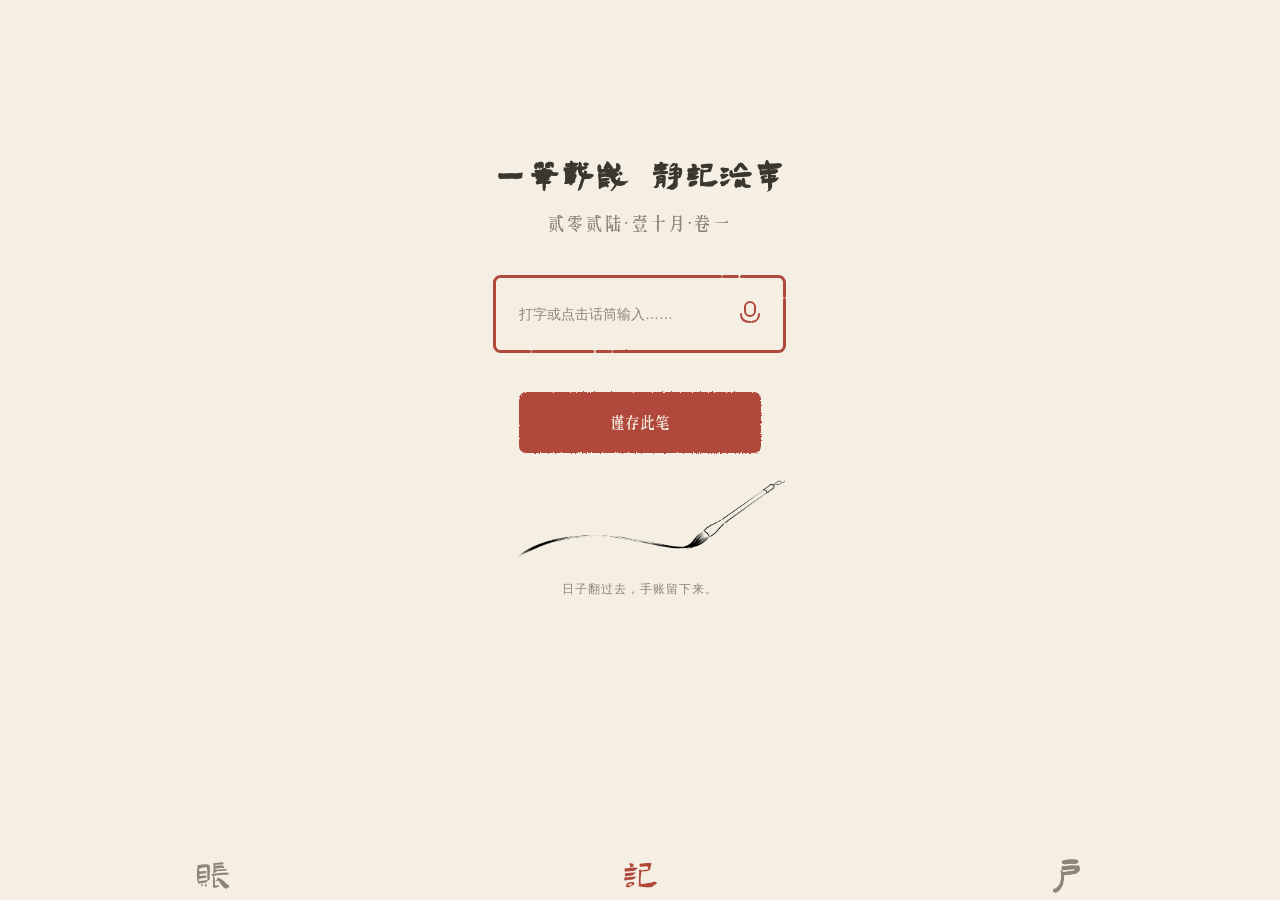
==== commit 9153a15d: "整理发布版：重组文档结构、替换视觉素材、更新截图" ====
--- a/index.html
+++ b/index.html
@@ -11,6 +11,8 @@
   <link rel="stylesheet" href="css/app-v2.css">
   <!-- S2-04 PWA：硬约束 5 + 5.2-F12 完全离线可用 -->
   <link rel="manifest" href="manifest.json">
+  <!-- 桌面浏览器标签页图标 -->
+  <link rel="icon" type="image/png" href="icons/icon-192.png">
   <!-- iOS 主屏图标：iOS 不读 manifest icons，必须单独声明 180×180 PNG -->
   <link rel="apple-touch-icon" href="icons/apple-touch-icon-180.png">
   <!-- iOS standalone 双保险：display: standalone 在 iOS 15 是否被识别未核实，
@@ -98,27 +100,9 @@
         <!-- 底部灰字 -->
         <div class="v2-footer-note" style="top:580px; letter-spacing:1px;">日子翻过去，手账留下来。</div>
 
-        <!-- 底部装饰：毛笔带尾线 + 波浪线（墨色，#handdrawn） -->
-        <div class="v2-deco-wrap" style="left:45px; top:472px; width:300px; height:64px;" aria-hidden="true">
-          <svg class="deco-svg" viewBox="0 0 300 64">
-            <path d="M4 52 Q 30 40 56 52 T 108 52 T 160 52 T 184 52"
-                  class="stroke-ink" fill="none" stroke-width="2"
-                  stroke-linecap="round" stroke-opacity="0.35"
-                  filter="url(#handdrawn)"/>
-            <path d="M 214 46 Q 202 51 190 49"
-                  class="stroke-ink" fill="none" stroke-width="2"
-                  stroke-linecap="round" stroke-opacity="0.55"
-                  stroke-dasharray="7 3 4 3"
-                  filter="url(#handdrawn)"/>
-            <g fill="none" class="stroke-ink" stroke-width="2"
-               stroke-opacity="0.55" stroke-linecap="round"
-               stroke-linejoin="round" filter="url(#handdrawn)">
-              <path d="M 214 46 Q 220 28 246 21 L 250 26 Q 236 42 214 46 Z"/>
-              <path d="M 246 21 L 292 -3"/>
-              <path d="M 250 26 L 296 2"/>
-              <path d="M 292 -3 L 296 2"/>
-            </g>
-          </svg>
+        <!-- 底部装饰：毛笔带尾线（墨色，透明 PNG） -->
+        <div class="v2-deco-wrap" style="left:45px; top:472px; width:320px; height:90px;" aria-hidden="true">
+          <img src="assets/backgrounds/hero-brush.png" alt="" class="deco-svg" style="width:100%; height:100%; object-fit:contain;">
         </div>
 
       </div>
